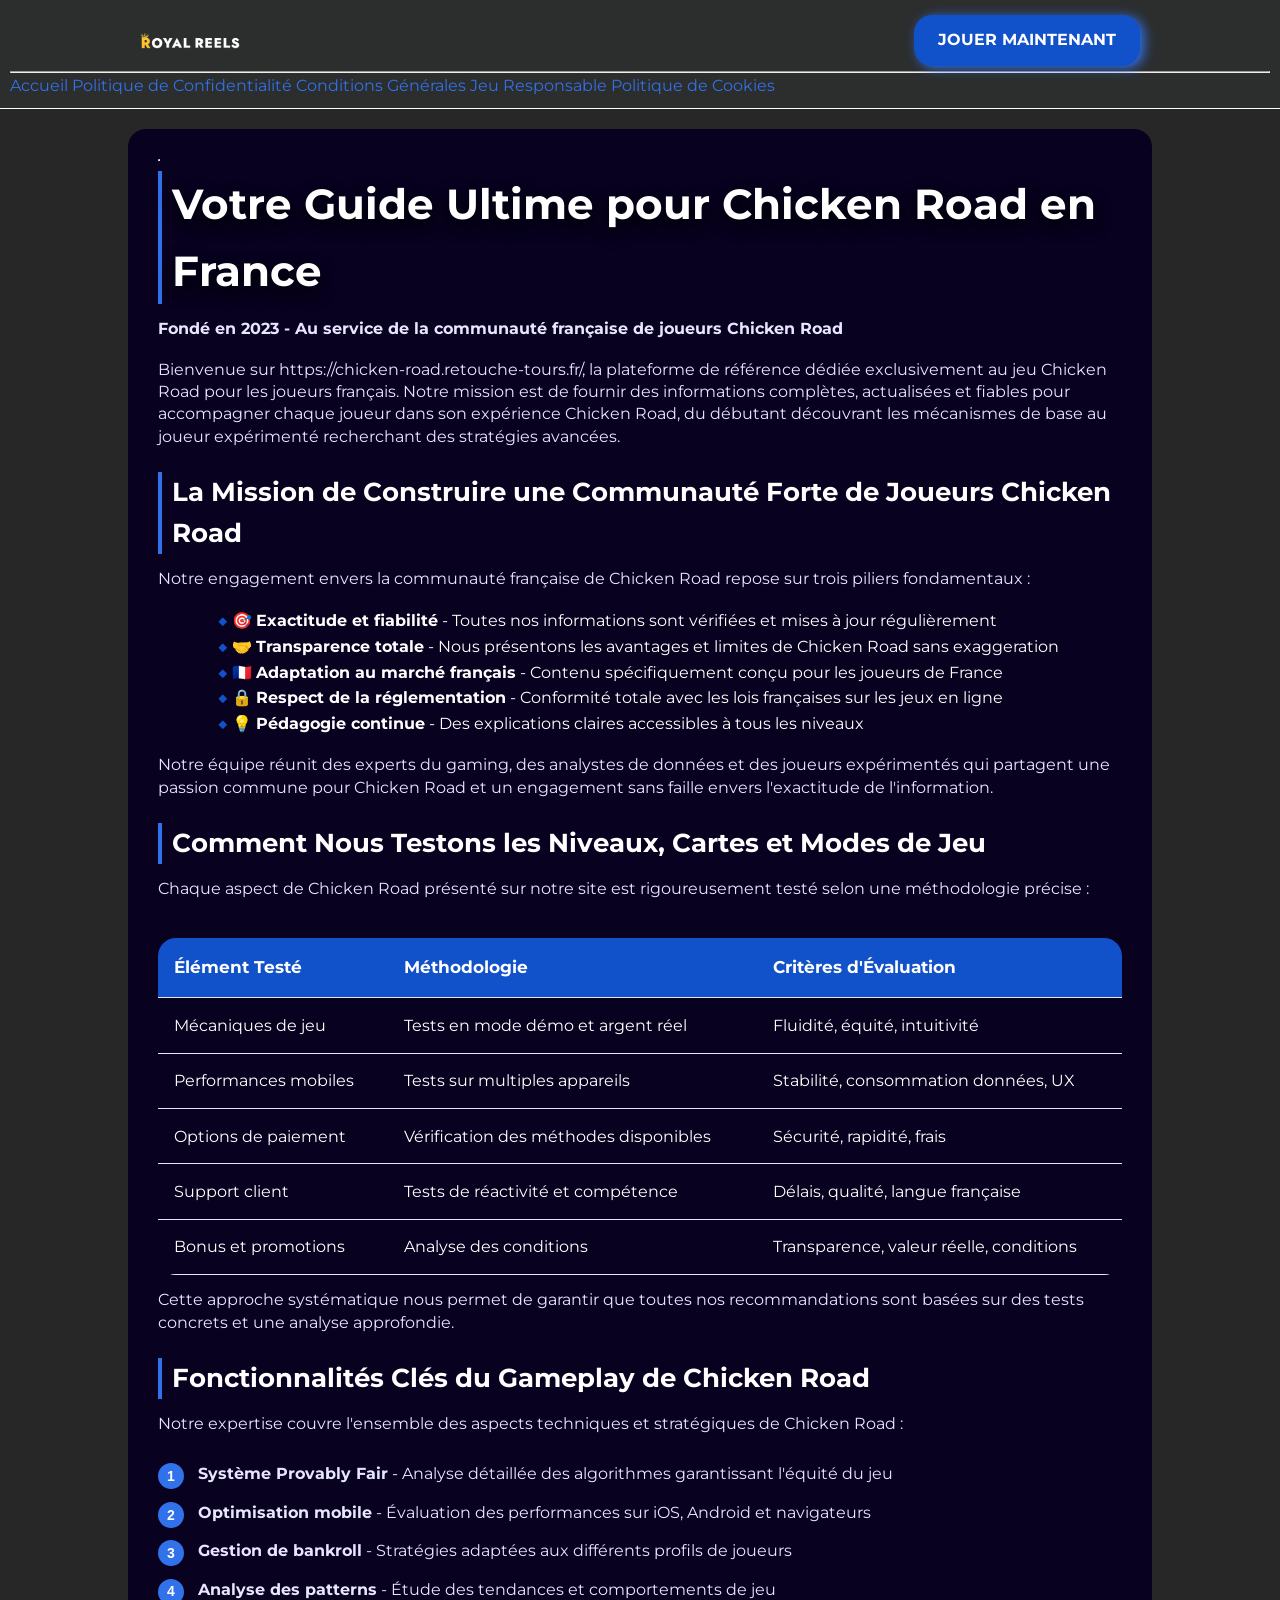
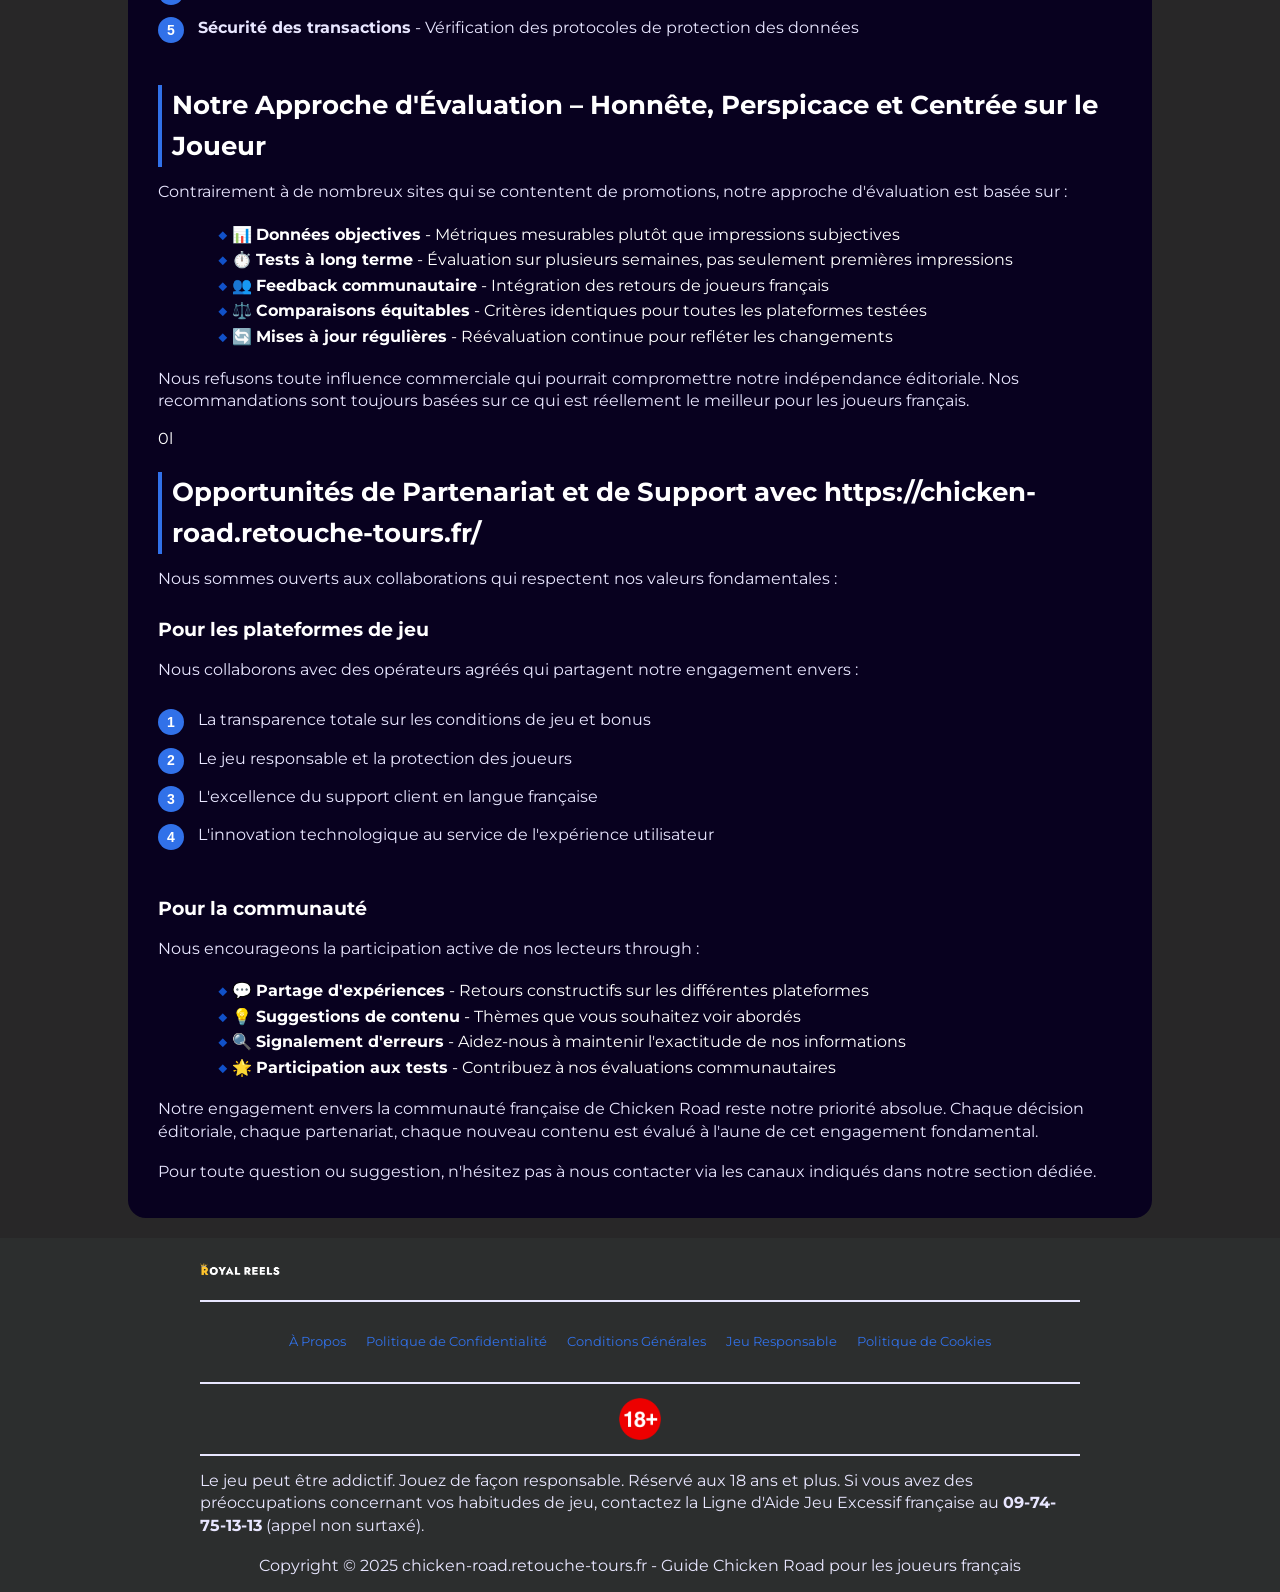
==== about-us/index.html @ 3f030b14 "add task" ====
<!DOCTYPE html>
<html lang="fr">
<head>
    <meta charset="UTF-8">
    <meta name="viewport" content="width=device-width, initial-scale=1.0">
    <link rel="stylesheet" href="/style.css">
    <link rel="shortcut icon" href="/favicon.ico" type="image/x-icon">
    <title>Le Portail Leader du Jeu Chicken Road en France</title>
    <meta name="description" content="Découvrez tout sur Chicken Road sur conseils, guides, stratégies et dernières mises à jour pour les joueurs de toute la France.">
    <meta name="googlebot" content="index,follow,noarchive">

    <link rel="canonical" href="https://chicken-road.retouche-tours.fr/about-us/">

    <meta property="og:type" content="website" />
    <meta property="og:title" content="À Propos - Chicken Road France" />
    <meta property="og:description" content="Découvrez la mission et les valeurs de https://chicken-road.retouche-tours.fr/ - votre ressource ultime pour Chicken Road en France." />
    <meta property="og:url" content="https://chicken-road.retouche-tours.fr/about-us/" />
    <meta property="og:site_name" content="Chicken Road France" />
    <meta property="og:locale" content="fr_FR" />

    <meta name="twitter:card" content="summary" />
    <meta name="twitter:title" content="À Propos - Chicken Road France" />
    <meta name="twitter:description" content="Découvrez la mission et les valeurs de https://chicken-road.retouche-tours.fr/ - votre ressource ultime pour Chicken Road en France." />

    <script type="application/ld+json">
        {
            "@context": "https://schema.org",
            "@type": "WebPage",
            "name": "À Propos - Chicken Road France",
            "description": "Présentation de https://chicken-road.retouche-tours.fr/ - le portail leader pour Chicken Road en France",
            "url": "https://chicken-road.retouche-tours.fr/about-us/",
            "datePublished": "2025-09-17",
            "dateModified": "2025-09-17",
            "publisher": {
                "@type": "Organization",
                "name": "Chicken Road France",
                "logo": {
                    "@type": "ImageObject",
                    "url": "https://chicken-road.retouche-tours.fr/img/logo.webp"
                }
            }
        }
    </script>
</head>
<body>
<header>
    <div class="logo-container">
        <a href="/">
            <img src="/img/logo.webp" alt="Chicken Road France Logo" width="100" height="80">
        </a>
            <a href="/play/" class="btn" rel="nofollow" content="noindex">JOUER MAINTENANT</a>

    </div>
<hr>
    <nav class="navigation-list">
        <a href="/">Accueil</a>
        <a href="/privacy-policy/">Politique de Confidentialité</a>
        <a href="/terms-and-conditions/">Conditions Générales</a>
        <a href="/responsible-gambling/">Jeu Responsable</a>
        <a href="/cookie-policy/">Politique de Cookies</a>
    </nav>
</header>

<main>
    <div class="container-long">
        <hr class="title-line">
        <h1>Votre Guide Ultime pour Chicken Road en France</h1>
        
        <p><strong>Fondé en 2023 - Au service de la communauté française de joueurs Chicken Road</strong></p>
        
        <p>Bienvenue sur https://chicken-road.retouche-tours.fr/, la plateforme de référence dédiée exclusivement au jeu Chicken Road pour les joueurs français. Notre mission est de fournir des informations complètes, actualisées et fiables pour accompagner chaque joueur dans son expérience Chicken Road, du débutant découvrant les mécanismes de base au joueur expérimenté recherchant des stratégies avancées.</p>
        
        <h2>La Mission de Construire une Communauté Forte de Joueurs Chicken Road</h2>
        <p>Notre engagement envers la communauté française de Chicken Road repose sur trois piliers fondamentaux :</p>
        <ul>
            <li>🎯 <strong>Exactitude et fiabilité</strong> - Toutes nos informations sont vérifiées et mises à jour régulièrement</li>
            <li>🤝 <strong>Transparence totale</strong> - Nous présentons les avantages et limites de Chicken Road sans exaggeration</li>
            <li>🇫🇷 <strong>Adaptation au marché français</strong> - Contenu spécifiquement conçu pour les joueurs de France</li>
            <li>🔒 <strong>Respect de la réglementation</strong> - Conformité totale avec les lois françaises sur les jeux en ligne</li>
            <li>💡 <strong>Pédagogie continue</strong> - Des explications claires accessibles à tous les niveaux</li>
        </ul>
        
        <p>Notre équipe réunit des experts du gaming, des analystes de données et des joueurs expérimentés qui partagent une passion commune pour Chicken Road et un engagement sans faille envers l'exactitude de l'information.</p>
        
        <h2>Comment Nous Testons les Niveaux, Cartes et Modes de Jeu</h2>
        <p>Chaque aspect de Chicken Road présenté sur notre site est rigoureusement testé selon une méthodologie précise :</p>
        
        <div class="table-wrapper">
            <table>
                <tr><th>Élément Testé</th><th>Méthodologie</th><th>Critères d'Évaluation</th></tr>
                <tr><td>Mécaniques de jeu</td><td>Tests en mode démo et argent réel</td><td>Fluidité, équité, intuitivité</td></tr>
                <tr><td>Performances mobiles</td><td>Tests sur multiples appareils</td><td>Stabilité, consommation données, UX</td></tr>
                <tr><td>Options de paiement</td><td>Vérification des méthodes disponibles</td><td>Sécurité, rapidité, frais</td></tr>
                <tr><td>Support client</td><td>Tests de réactivité et compétence</td><td>Délais, qualité, langue française</td></tr>
                <tr><td>Bonus et promotions</td><td>Analyse des conditions</td><td>Transparence, valeur réelle, conditions</td></tr>
            </table>
        </div>
        
        <p>Cette approche systématique nous permet de garantir que toutes nos recommandations sont basées sur des tests concrets et une analyse approfondie.</p>
        
        <h2>Fonctionnalités Clés du Gameplay de Chicken Road</h2>
        <p>Notre expertise couvre l'ensemble des aspects techniques et stratégiques de Chicken Road :</p>
        <ol class="pink-circle-list">
            <li><p><strong>Système Provably Fair</strong> - Analyse détaillée des algorithmes garantissant l'équité du jeu</p></li>
            <li><p><strong>Optimisation mobile</strong> - Évaluation des performances sur iOS, Android et navigateurs</p></li>
            <li><p><strong>Gestion de bankroll</strong> - Stratégies adaptées aux différents profils de joueurs</p></li>
            <li><p><strong>Analyse des patterns</strong> - Étude des tendances et comportements de jeu</p></li>
            <li><p><strong>Sécurité des transactions</strong> - Vérification des protocoles de protection des données</p></li>
        </ol>
        
        <h2>Notre Approche d'Évaluation – Honnête, Perspicace et Centrée sur le Joueur</h2>
        <p>Contrairement à de nombreux sites qui se contentent de promotions, notre approche d'évaluation est basée sur :</p>
        <ul>
            <li>📊 <strong>Données objectives</strong> - Métriques mesurables plutôt que impressions subjectives</li>
            <li>⏱️ <strong>Tests à long terme</strong> - Évaluation sur plusieurs semaines, pas seulement premières impressions</li>
            <li>👥 <strong>Feedback communautaire</strong> - Intégration des retours de joueurs français</li>
            <li>⚖️ <strong>Comparaisons équitables</strong> - Critères identiques pour toutes les plateformes testées</li>
            <li>🔄 <strong>Mises à jour régulières</strong> - Réévaluation continue pour refléter les changements</li>
        </ul>
        
        <p>Nous refusons toute influence commerciale qui pourrait compromettre notre indépendance éditoriale. Nos recommandations sont toujours basées sur ce qui est réellement le meilleur pour les joueurs français.</p>
        0l        <h2>Opportunités de Partenariat et de Support avec https://chicken-road.retouche-tours.fr/</h2>
        <p>Nous sommes ouverts aux collaborations qui respectent nos valeurs fondamentales :</p>
        
        <h3>Pour les plateformes de jeu</h3>
        <p>Nous collaborons avec des opérateurs agréés qui partagent notre engagement envers :</p>
        <ol class="pink-circle-list">
            <li><p>La transparence totale sur les conditions de jeu et bonus</p></li>
            <li><p>Le jeu responsable et la protection des joueurs</p></li>
            <li><p>L'excellence du support client en langue française</p></li>
            <li><p>L'innovation technologique au service de l'expérience utilisateur</p></li>
        </ol>
        
        <h3>Pour la communauté</h3>
        <p>Nous encourageons la participation active de nos lecteurs through :</p>
        <ul>
            <li>💬 <strong>Partage d'expériences</strong> - Retours constructifs sur les différentes plateformes</li>
            <li>💡 <strong>Suggestions de contenu</strong> - Thèmes que vous souhaitez voir abordés</li>
            <li>🔍 <strong>Signalement d'erreurs</strong> - Aidez-nous à maintenir l'exactitude de nos informations</li>
            <li>🌟 <strong>Participation aux tests</strong> - Contribuez à nos évaluations communautaires</li>
        </ul>
        
        <p>Notre engagement envers la communauté française de Chicken Road reste notre priorité absolue. Chaque décision éditoriale, chaque partenariat, chaque nouveau contenu est évalué à l'aune de cet engagement fondamental.</p>
        
        <p>Pour toute question ou suggestion, n'hésitez pas à nous contacter via les canaux indiqués dans notre section dédiée.</p>
    </div>
</main>

<footer>
    <a href="/">
        <img src="/img/logo.webp" alt="Chicken Road France" width="80" height="80">  
    </a>
    <hr class="faq-hr">
        <div class="flex-container">
        <a href="/about-us/">À Propos</a>
        <a href="/privacy-policy/">Politique de Confidentialité</a>
        <a href="/terms-and-conditions/">Conditions Générales</a>
        <a href="/responsible-gambling/">Jeu Responsable</a>
        <a href="/cookie-policy/">Politique de Cookies</a>
    </div>
    <hr class="faq-hr">
    <img src="/img/18-icon.webp" alt="18+ Icon" width="50" height="50">
    <hr class="faq-hr">
    <p>
        Le jeu peut être addictif. Jouez de façon responsable. Réservé aux 18 ans et plus. Si vous avez des préoccupations concernant vos habitudes de jeu, contactez la Ligne d'Aide Jeu Excessif française au <strong>09-74-75-13-13</strong> (appel non surtaxé).
    </p>
    <p>
        Copyright © 2025 chicken-road.retouche-tours.fr - Guide Chicken Road pour les joueurs français
    </p>
</footer>
</body>
</html>
---- style.css ----
@font-face {
    font-family: Montserrat;
    src: url("./font/Montserrat-Regular.ttf") format("truetype");
    font-weight: 400;
    font-style: normal;
}
@font-face {
    font-family: Montserrat;
    src: url("./font/Montserrat-Medium.ttf") format("truetype");
        font-weight: 500;
    font-style: normal;
}
@font-face {
    font-family: Montserrat;
    src: url("./font/Montserrat-Bold.ttf") format("truetype");
    font-weight: 700;
    font-style: normal;
}

:root {
    --background-color: rgb(40, 39, 40);
    --header: #2c2e2e;
    --txt: #fff;
    --btn: #1151c9;
    --border: 18px;
    --container: #08011f;
    --link: #3171e9;
    --p-txt: #e8e6ff;
    --vitrina: #0a0530;

}


* {
    margin: 0;
    padding: 0;
    box-sizing: border-box;
}

html {
      scroll-padding-top: 120px; 
  scroll-behavior: smooth;
}


body {
      font-family: "Montserrat", sans-serif;
    line-height: 1.6;
    color: var(--txt);
    background-color: var(--background-color);
    font-size: 1rem;
}

main{
    max-width: 80%;
    margin: 10px auto;
}

  img, video {
    max-width: 100%;
    height: auto;
    display: block;
  }

a {
    text-decoration: none;
    color: var(--link);
    transition: color 0.3s ease;
}

a:hover{
  color: var(--btn);
}

.accent-link{
    color: var(--btn);
}

h1{
  font-size: 2.6rem;
  color: var(--txt);
  text-shadow: 0 6px 16px rgb(0, 0, 0);
  border-left: 4px solid var(--link);
  padding-left: 10px;
}

h2{
  font-size: 1.6rem;
  margin-top: 10px;
  color: var(--txt);
  border-left: 4px solid var(--link);
  padding-left: 10px;
}

h3{
   font-size: 1.2rem;
  margin-top: 10px;
  color: var(--txt); 
}

ul{
  list-style: none;
  margin: 10px;
  color: var(--txt);
  margin: 4px 60px;
}

ul li::before{
  content: '◆ ';
  color: var(--btn);
}
/* custom list */
.pink-circle-list {
  counter-reset: step;
  list-style: none;
  padding-left: 0;
  margin: 10px 0;
}

.pink-circle-list li {
  counter-increment: step;
  margin-bottom: 1em;
  position: relative;
  padding-left: 40px;
}

.pink-circle-list li::before {
  content: counter(step);
  position: absolute;
  left: 0;
  top: 0;
  width: 26px;
  height: 26px;
  background-color: var(--link); 
  color: var(--white);
  font-weight: bold;
  border-radius: 50%;
  display: flex;
  align-items: center;
  justify-content: center;
  font-family: sans-serif;
  font-size: 14px;
}

/*  */
p{
  color: var(--p-txt);
  font-size: 1rem;
  line-height: 1.4rem;
  margin: 4px 0;
}

blockquote{
    padding: 10px;
    font-style: italic;
    color: var(--p-txt);
    margin: 20px auto;
    background-color: var(--background-color);
    border-left: 4px solid var(--btn);
    border-right: 4px solid var(--btn);

}

.btn, .btn-white {
  display: inline-block;
  background-color: var(--btn);
  color: var(--txt);
  padding: 0.8rem 1.5rem;
  border-radius: var(--border);
  font-weight: bold;
  transition: all 0.3s ease;
  border: none;
  cursor: pointer;
  
  /* Базовое лёгкое свечение */
  box-shadow: 4px 2px 12px var(--link);
}

/* Эффект при наведении */
.btn:hover {
  box-shadow: 
    0 0 10px var(--link),
    0 0 20px var(--txt),
    0 0 40px var(--txt),
    0 0 80px var(--link);
      text-shadow: 
    0 0 10px var(--txt),
    0 0 20px var(--txt),
    0 0 40px var(--txt);
  transform: scale(1.05);
  color: var(--txt);
}

.btn-white{
 background-color: var(--txt);
  color: var(--btn);
}

.btn-white:hover {
  box-shadow: 
    0 0 10px var(--txt),
    0 0 20px var(--link),
    0 0 40px var(--link),
    0 0 80px var(--txt);
      text-shadow: 
    0 0 10px var(--link),
    0 0 20px var(--link),
    0 0 40px var(--link);
  transform: scale(1.05);
  color: var(--link);
}


header{
      width: 100%;
  background-color: var(--header);
      position: sticky;
    top: 0;
    z-index: 100;
    border-bottom: 1px solid var(--txt);
    padding: 10px;

}

.logo-container{
    display: flex;
    align-items: center;
    justify-content: space-between;
    width: 80%;
    margin: 0 auto;
    padding: 4px;
}

.logo-nav-container{
    display: flex;
    gap: 30px;
}


.container{
    margin: 20px auto;
    display: flex;
    align-items: center;
    justify-content: center;
    gap: 20px;
    padding: 30px;
    background: var(--container);
    border-radius: var(--border);
}

.container-long{
    margin: 20px auto;
    display: flex;
    flex-direction: column;
    align-items: start;
    justify-content: center;
    gap: 10px;
    padding: 30px;
    background: var(--container);
    border-radius: var(--border);
}

.flex-container{
    margin: 20px auto;
    display: flex;
    align-items: center;
    justify-content: start;
    gap: 20px; 
}

.flex-wrapper{
    margin: 10px auto;
    display: flex;
    align-items: self-start;
    justify-content: center;
    gap: 26px; 
}

.container img, .container-left img, .container-long img{
    border-radius: var(--border);
    width: 480px;
    height: auto;
}

.btn-container{
    display: flex;
    align-items: center;
    justify-content: space-between;
    margin: 20px auto;
}

.casino-vitrina{
    display: flex;
    flex-direction: column;
    background-color: var(--vitrina);
    border-radius: var(--border);
    padding: 20px 20px;
}


.casino-card {
    display: flex;
    align-items: center;
    justify-content: space-between;
    background-color: var(--container);
    border-radius: 10px;
    overflow: hidden;
    margin: 20px auto;
    color: #fff;
    width: 100%;
  }
  
  .casino-rank {
    background: var(--link);
    padding: 60px 10px;
    font-size: 18px;
    font-weight: bold;
    color: white;
    display: flex;
    align-items: center;
    justify-content: center;
  }
  
  .casino-left {
    display: flex;
    flex-direction: column;
    align-items: self-start;
    justify-content: center;
    padding: 10px;
    gap: 10px;
  }
  
  .casino-logo {
    width: 200px;
    height: auto;
    border-radius: var(--border);
  }
  
  .casino-rating {
    background-color: var(--link);
    color: var(--txt);
    padding: 4px 10px;
    border-radius: 20px;
    font-weight: bold;
    display: inline-block;
    gap: 4px;
    margin-top: 12px;
    cursor: pointer;
  }
  
  .casino-center {
    padding: 0 20px;
    display: flex;
    gap: 10px;
  }

  .casino-title {
    margin: 0;
    font-size: 18px;
    font-weight: bold;
  }
  
  .casino-actions {
    display: flex;
    flex-direction: column;
    align-items: start;
    justify-content: start;
    gap: 10px;
    padding: 10px;
    width: 16%;
  }
  
  .btn-red-bonus{
    padding: 8px 12px;
    background-color: var(--btn);
    border-radius: 12px;
    border: 3px solid var(--link);
    transition: all 0.3s ease;
    text-align: center;
    width: 100%;
    color: var(--white);
  }


.btn-red-bonus:hover{
    background-color: inherit;
    border: 3px solid var(--btn);
    color: var(--txt);
}


.table-wrapper {
  overflow-x: auto;
  margin-top: 1.5rem;
  border-radius: var(--border);
  width: 100%;
}

.table-wrapper table {
  width: 100%;
  border-collapse: collapse;
  color: var(--txt);
  font-size: 1rem;
  min-width: 320px;
}

.table-wrapper th {
  background-color: var(--btn);
  color: var(--txt);
  padding: 1rem;
  text-align: left;
  font-weight: 600;
  font-size: 1.05rem;
  border-bottom: 1px solid var(--p-txt);
}

.table-wrapper td {
  padding: 0.9rem 1rem;
  border-bottom: 1px solid var(--p-txt); 
  color: var(--light-color);
}

.table-wrapper a {
  color: var(--link);
  text-decoration: none;
  font-weight: 600;
}

.table-wrapper a:hover {
  color: var(--accent);
  text-decoration: underline;
}

/* game block */
.breake{
    display: flex;
    flex-wrap: wrap;
    align-items: center;
    justify-content: centerx;
    width: 100%;
    margin: 20px auto;
    gap: 10px;
}

.breake-block{
    display: flex;
    align-items: center;
    justify-content: space-between;
    gap: 10px;
    padding: 10px 16px;
    border-radius: var(--border);
    background-color: var(--vitrina);
}

.breake-block p{
    background-color: var(--txt);
    border-radius: 120px;
    padding: 10px 12px;
    color: var(--vitrina);
    font-weight: 500;
}

.faq-hr{
    border: 1px solid  var(--p-txt);
    width: 100%;
}

footer{
    display: flex;
    flex-direction: column;
    align-items: center;
    background-color: var(--header);
    padding: 10px 200px;
    font-size: 0.8rem;
    gap: 10px;
}

footer a{
    align-self: self-start;
}

.footer-hr{
    border: 1px solid  var(--p-txt);
    width: 100%;
}

.banner-bottom{
  position: fixed;
  bottom: 0;
  left: 0;
  right: 0;
  background: #000000d3;
  border-top: 1px solid var(--link);
  padding: 15px 20px;
  box-shadow: 0 -2px 10px rgba(0,0,0,0.1);
  display: flex;
  align-items: center;
  justify-content: center;
  gap: 40px;
  z-index: 1000;
}

@media (max-width: 1024px) {

    main{
    max-width: 90%;
    }

    .logo-container{
    width: 96%;
}

.container img, .container-left img, .container-long img{
    width: 300px;
    height: auto;
}

.btn-container{
    flex-direction: column;
    justify-content: center;
    align-items: flex-start;
}

footer{
    padding: 10px 100px;
}
}


@media (max-width: 768px) {

    h1{
        font-size: 2rem;
    }
    main{
    max-width: 96%;
    }

    ul{
        margin: 4px 10px;
    }

    /* header */
.navigation-list{
    display: none;
}
    .logo-container{
    width: 96%;
}

.container, .container-left, .container-long, .flex-wrapper{
    flex-direction: column;
    padding: 16px;
    gap: 10px;
}

.container img, .container-left img, .container-long img{
    width: 100%;
    height: auto;
}

.btn-container{
    flex-direction: column;
    justify-content: center;
    align-items: flex-start;
    gap: 20px;
}

/* vitrina */

 .casino-card{
    flex-direction: column;
  }

  .casino-rank{
    height: 0;
    width: 100%;
    padding: 14px 0;
  }

  .casino-logo{
    width: 300px;
    height: auto;
  }

  .casino-actions{
    width: 50%;
    margin-bottom: 10px;
  }

.banner-bottom{
    gap: 10px;
    width: 100vw;
}
/*  */
footer{
    padding: 10px 20px;
}
}
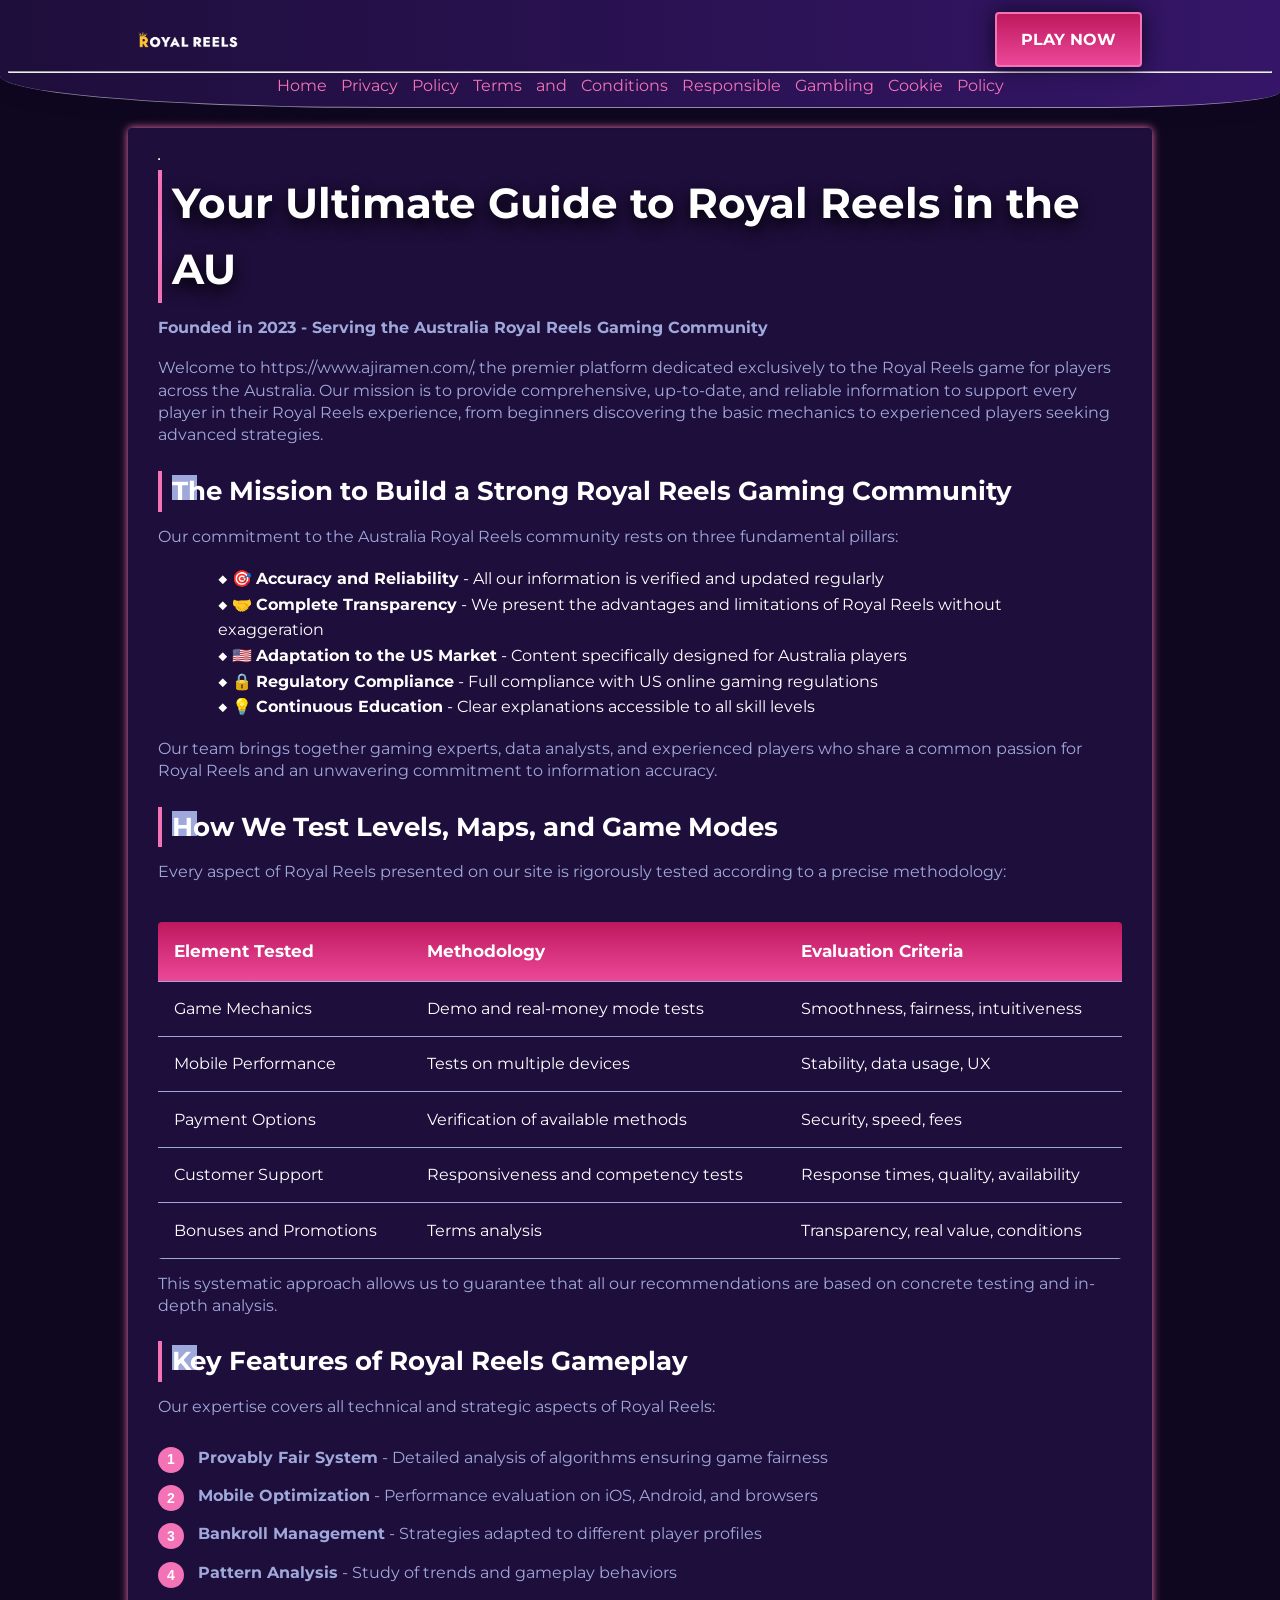
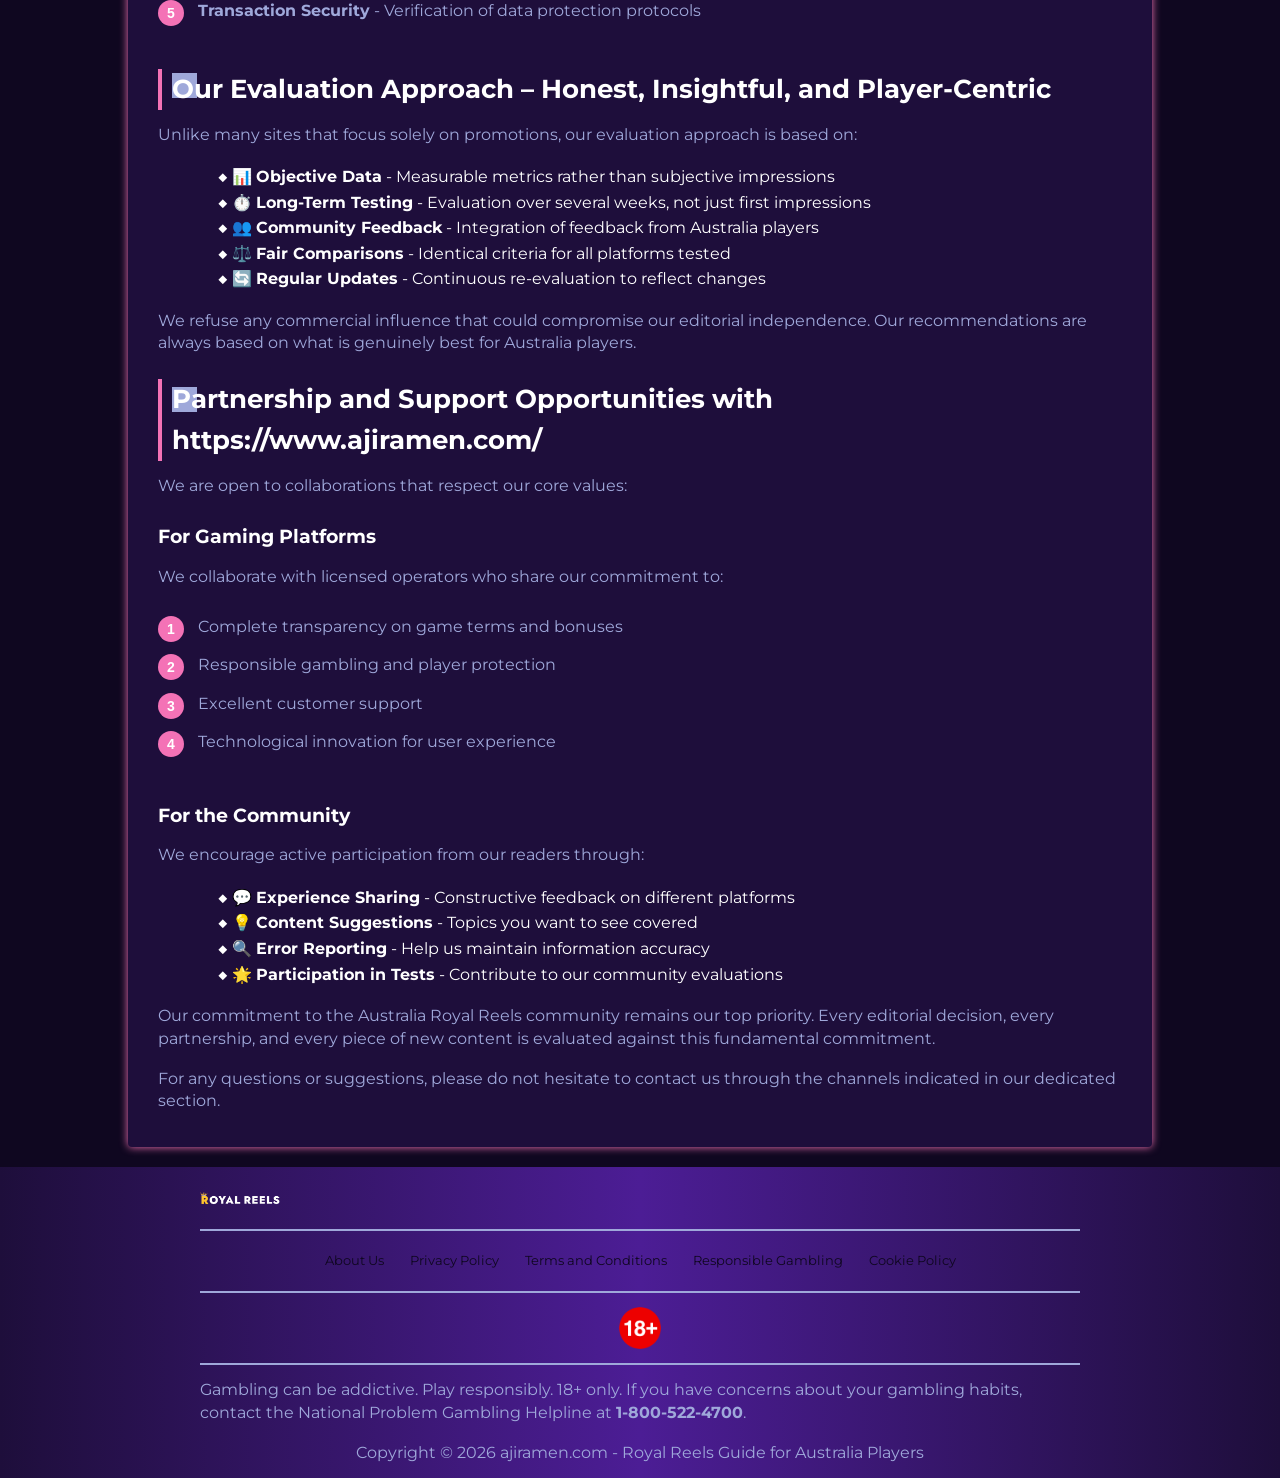
==== commit 7d484d28: "add new content" ====
--- a/about-us/index.html
+++ b/about-us/index.html
@@ -1,172 +1,236 @@
 <!DOCTYPE html>
-<html lang="fr">
+<html lang="en">
+
 <head>
     <meta charset="UTF-8">
     <meta name="viewport" content="width=device-width, initial-scale=1.0">
     <link rel="stylesheet" href="/style.css">
     <link rel="shortcut icon" href="/favicon.ico" type="image/x-icon">
-    <title>Le Portail Leader du Jeu Chicken Road en France</title>
-    <meta name="description" content="Découvrez tout sur Chicken Road sur conseils, guides, stratégies et dernières mises à jour pour les joueurs de toute la France.">
+    <title>The Leading Royal Reels Portal in the AU</title>
+    <meta name="description"
+        content="Discover everything about Royal Reels: tips, guides, strategies, and the latest updates for players across the Australia.">
     <meta name="googlebot" content="index,follow,noarchive">
 
-    <link rel="canonical" href="https://chicken-road.retouche-tours.fr/about-us/">
+    <link rel="canonical" href="https://www.ajiramen.com/about-us/">
 
     <meta property="og:type" content="website" />
-    <meta property="og:title" content="À Propos - Chicken Road France" />
-    <meta property="og:description" content="Découvrez la mission et les valeurs de https://chicken-road.retouche-tours.fr/ - votre ressource ultime pour Chicken Road en France." />
-    <meta property="og:url" content="https://chicken-road.retouche-tours.fr/about-us/" />
-    <meta property="og:site_name" content="Chicken Road France" />
-    <meta property="og:locale" content="fr_FR" />
+    <meta property="og:title" content="About Us - Royal Reels AU" />
+    <meta property="og:description"
+        content="Discover the mission and values of https://www.ajiramen.com/ - your ultimate resource for Royal Reels in the AU." />
+    <meta property="og:url" content="https://www.ajiramen.com/about-us/" />
+    <meta property="og:site_name" content="Royal Reels AU" />
+    <meta property="og:locale" content="en_AU" />
 
     <meta name="twitter:card" content="summary" />
-    <meta name="twitter:title" content="À Propos - Chicken Road France" />
-    <meta name="twitter:description" content="Découvrez la mission et les valeurs de https://chicken-road.retouche-tours.fr/ - votre ressource ultime pour Chicken Road en France." />
+    <meta name="twitter:title" content="About Us - Royal Reels AU" />
+    <meta name="twitter:description"
+        content="Discover the mission and values of https://www.ajiramen.com/ - your ultimate resource for Royal Reels in the AU." />
 
     <script type="application/ld+json">
         {
             "@context": "https://schema.org",
             "@type": "WebPage",
-            "name": "À Propos - Chicken Road France",
-            "description": "Présentation de https://chicken-road.retouche-tours.fr/ - le portail leader pour Chicken Road en France",
-            "url": "https://chicken-road.retouche-tours.fr/about-us/",
-            "datePublished": "2025-09-17",
-            "dateModified": "2025-09-17",
+            "name": "About Us - Royal Reels AU",
+            "description": "Introduction to https://www.ajiramen.com/ - the leading portal for Royal Reels in the AU",
+            "url": "https://www.ajiramen.com/about-us/",
+            "datePublished": "2026-01-15",
+            "dateModified": "2026-01-15",
             "publisher": {
                 "@type": "Organization",
-                "name": "Chicken Road France",
+                "name": "Royal Reels AU",
                 "logo": {
                     "@type": "ImageObject",
-                    "url": "https://chicken-road.retouche-tours.fr/img/logo.webp"
+                    "url": "https://www.ajiramen.com/img/logo.webp"
                 }
             }
         }
     </script>
 </head>
+
 <body>
-<header>
-    <div class="logo-container">
+    <header>
+        <div class="logo-container">
+            <a href="/">
+                <img src="/img/logo.webp" alt="Royal Reels AU Logo" width="100" height="80">
+            </a>
+            <a href="/play/" class="btn" rel="nofollow" content="noindex">PLAY NOW</a>
+
+        </div>
+        <hr>
+        <nav class="navigation-list">
+            <a href="/">Home</a>
+            <a href="/privacy-policy/">Privacy Policy</a>
+            <a href="/terms-and-conditions/">Terms and Conditions</a>
+            <a href="/responsible-gambling/">Responsible Gambling</a>
+            <a href="/cookie-policy/">Cookie Policy</a>
+        </nav>
+    </header>
+
+    <main>
+        <div class="container-long">
+            <hr class="title-line">
+            <h1>Your Ultimate Guide to Royal Reels in the AU</h1>
+
+            <p><strong>Founded in 2023 - Serving the Australia Royal Reels Gaming Community</strong></p>
+
+            <p>Welcome to https://www.ajiramen.com/, the premier platform dedicated exclusively to the Royal Reels game
+                for players across the Australia. Our mission is to provide comprehensive, up-to-date, and reliable
+                information to support every player in their Royal Reels experience, from beginners discovering the
+                basic mechanics to experienced players seeking advanced strategies.</p>
+
+            <h2>The Mission to Build a Strong Royal Reels Gaming Community</h2>
+            <p>Our commitment to the Australia Royal Reels community rests on three fundamental pillars:</p>
+            <ul>
+                <li>🎯 <strong>Accuracy and Reliability</strong> - All our information is verified and updated regularly
+                </li>
+                <li>🤝 <strong>Complete Transparency</strong> - We present the advantages and limitations of Royal Reels
+                    without exaggeration</li>
+                <li>🇺🇸 <strong>Adaptation to the US Market</strong> - Content specifically designed for Australia
+                    players</li>
+                <li>🔒 <strong>Regulatory Compliance</strong> - Full compliance with US online gaming regulations</li>
+                <li>💡 <strong>Continuous Education</strong> - Clear explanations accessible to all skill levels</li>
+            </ul>
+
+            <p>Our team brings together gaming experts, data analysts, and experienced players who share a common
+                passion for Royal Reels and an unwavering commitment to information accuracy.</p>
+
+            <h2>How We Test Levels, Maps, and Game Modes</h2>
+            <p>Every aspect of Royal Reels presented on our site is rigorously tested according to a precise
+                methodology:</p>
+
+            <div class="table-wrapper">
+                <table>
+                    <tr>
+                        <th>Element Tested</th>
+                        <th>Methodology</th>
+                        <th>Evaluation Criteria</th>
+                    </tr>
+                    <tr>
+                        <td>Game Mechanics</td>
+                        <td>Demo and real-money mode tests</td>
+                        <td>Smoothness, fairness, intuitiveness</td>
+                    </tr>
+                    <tr>
+                        <td>Mobile Performance</td>
+                        <td>Tests on multiple devices</td>
+                        <td>Stability, data usage, UX</td>
+                    </tr>
+                    <tr>
+                        <td>Payment Options</td>
+                        <td>Verification of available methods</td>
+                        <td>Security, speed, fees</td>
+                    </tr>
+                    <tr>
+                        <td>Customer Support</td>
+                        <td>Responsiveness and competency tests</td>
+                        <td>Response times, quality, availability</td>
+                    </tr>
+                    <tr>
+                        <td>Bonuses and Promotions</td>
+                        <td>Terms analysis</td>
+                        <td>Transparency, real value, conditions</td>
+                    </tr>
+                </table>
+            </div>
+
+            <p>This systematic approach allows us to guarantee that all our recommendations are based on concrete
+                testing and in-depth analysis.</p>
+
+            <h2>Key Features of Royal Reels Gameplay</h2>
+            <p>Our expertise covers all technical and strategic aspects of Royal Reels:</p>
+            <ol class="pink-circle-list">
+                <li>
+                    <p><strong>Provably Fair System</strong> - Detailed analysis of algorithms ensuring game fairness
+                    </p>
+                </li>
+                <li>
+                    <p><strong>Mobile Optimization</strong> - Performance evaluation on iOS, Android, and browsers</p>
+                </li>
+                <li>
+                    <p><strong>Bankroll Management</strong> - Strategies adapted to different player profiles</p>
+                </li>
+                <li>
+                    <p><strong>Pattern Analysis</strong> - Study of trends and gameplay behaviors</p>
+                </li>
+                <li>
+                    <p><strong>Transaction Security</strong> - Verification of data protection protocols</p>
+                </li>
+            </ol>
+
+            <h2>Our Evaluation Approach – Honest, Insightful, and Player-Centric</h2>
+            <p>Unlike many sites that focus solely on promotions, our evaluation approach is based on:</p>
+            <ul>
+                <li>📊 <strong>Objective Data</strong> - Measurable metrics rather than subjective impressions</li>
+                <li>⏱️ <strong>Long-Term Testing</strong> - Evaluation over several weeks, not just first impressions
+                </li>
+                <li>👥 <strong>Community Feedback</strong> - Integration of feedback from Australia players</li>
+                <li>⚖️ <strong>Fair Comparisons</strong> - Identical criteria for all platforms tested</li>
+                <li>🔄 <strong>Regular Updates</strong> - Continuous re-evaluation to reflect changes</li>
+            </ul>
+
+            <p>We refuse any commercial influence that could compromise our editorial independence. Our recommendations
+                are always based on what is genuinely best for Australia players.</p>
+
+            <h2>Partnership and Support Opportunities with https://www.ajiramen.com/</h2>
+            <p>We are open to collaborations that respect our core values:</p>
+
+            <h3>For Gaming Platforms</h3>
+            <p>We collaborate with licensed operators who share our commitment to:</p>
+            <ol class="pink-circle-list">
+                <li>
+                    <p>Complete transparency on game terms and bonuses</p>
+                </li>
+                <li>
+                    <p>Responsible gambling and player protection</p>
+                </li>
+                <li>
+                    <p>Excellent customer support</p>
+                </li>
+                <li>
+                    <p>Technological innovation for user experience</p>
+                </li>
+            </ol>
+
+            <h3>For the Community</h3>
+            <p>We encourage active participation from our readers through:</p>
+            <ul>
+                <li>💬 <strong>Experience Sharing</strong> - Constructive feedback on different platforms</li>
+                <li>💡 <strong>Content Suggestions</strong> - Topics you want to see covered</li>
+                <li>🔍 <strong>Error Reporting</strong> - Help us maintain information accuracy</li>
+                <li>🌟 <strong>Participation in Tests</strong> - Contribute to our community evaluations</li>
+            </ul>
+
+            <p>Our commitment to the Australia Royal Reels community remains our top priority. Every editorial decision,
+                every partnership, and every piece of new content is evaluated against this fundamental commitment.</p>
+
+            <p>For any questions or suggestions, please do not hesitate to contact us through the channels indicated in
+                our dedicated section.</p>
+        </div>
+    </main>
+
+    <footer>
         <a href="/">
-            <img src="/img/logo.webp" alt="Chicken Road France Logo" width="100" height="80">
+            <img src="/img/logo.webp" alt="Royal Reels AU" width="80" height="80">
         </a>
-            <a href="/play/" class="btn" rel="nofollow" content="noindex">JOUER MAINTENANT</a>
-
-    </div>
-<hr>
-    <nav class="navigation-list">
-        <a href="/">Accueil</a>
-        <a href="/privacy-policy/">Politique de Confidentialité</a>
-        <a href="/terms-and-conditions/">Conditions Générales</a>
-        <a href="/responsible-gambling/">Jeu Responsable</a>
-        <a href="/cookie-policy/">Politique de Cookies</a>
-    </nav>
-</header>
-
-<main>
-    <div class="container-long">
-        <hr class="title-line">
-        <h1>Votre Guide Ultime pour Chicken Road en France</h1>
-        
-        <p><strong>Fondé en 2023 - Au service de la communauté française de joueurs Chicken Road</strong></p>
-        
-        <p>Bienvenue sur https://chicken-road.retouche-tours.fr/, la plateforme de référence dédiée exclusivement au jeu Chicken Road pour les joueurs français. Notre mission est de fournir des informations complètes, actualisées et fiables pour accompagner chaque joueur dans son expérience Chicken Road, du débutant découvrant les mécanismes de base au joueur expérimenté recherchant des stratégies avancées.</p>
-        
-        <h2>La Mission de Construire une Communauté Forte de Joueurs Chicken Road</h2>
-        <p>Notre engagement envers la communauté française de Chicken Road repose sur trois piliers fondamentaux :</p>
-        <ul>
-            <li>🎯 <strong>Exactitude et fiabilité</strong> - Toutes nos informations sont vérifiées et mises à jour régulièrement</li>
-            <li>🤝 <strong>Transparence totale</strong> - Nous présentons les avantages et limites de Chicken Road sans exaggeration</li>
-            <li>🇫🇷 <strong>Adaptation au marché français</strong> - Contenu spécifiquement conçu pour les joueurs de France</li>
-            <li>🔒 <strong>Respect de la réglementation</strong> - Conformité totale avec les lois françaises sur les jeux en ligne</li>
-            <li>💡 <strong>Pédagogie continue</strong> - Des explications claires accessibles à tous les niveaux</li>
-        </ul>
-        
-        <p>Notre équipe réunit des experts du gaming, des analystes de données et des joueurs expérimentés qui partagent une passion commune pour Chicken Road et un engagement sans faille envers l'exactitude de l'information.</p>
-        
-        <h2>Comment Nous Testons les Niveaux, Cartes et Modes de Jeu</h2>
-        <p>Chaque aspect de Chicken Road présenté sur notre site est rigoureusement testé selon une méthodologie précise :</p>
-        
-        <div class="table-wrapper">
-            <table>
-                <tr><th>Élément Testé</th><th>Méthodologie</th><th>Critères d'Évaluation</th></tr>
-                <tr><td>Mécaniques de jeu</td><td>Tests en mode démo et argent réel</td><td>Fluidité, équité, intuitivité</td></tr>
-                <tr><td>Performances mobiles</td><td>Tests sur multiples appareils</td><td>Stabilité, consommation données, UX</td></tr>
-                <tr><td>Options de paiement</td><td>Vérification des méthodes disponibles</td><td>Sécurité, rapidité, frais</td></tr>
-                <tr><td>Support client</td><td>Tests de réactivité et compétence</td><td>Délais, qualité, langue française</td></tr>
-                <tr><td>Bonus et promotions</td><td>Analyse des conditions</td><td>Transparence, valeur réelle, conditions</td></tr>
-            </table>
+        <hr class="faq-hr">
+        <div class="flex-wrapper">
+            <a href="/about-us/">About Us</a>
+            <a href="/privacy-policy/">Privacy Policy</a>
+            <a href="/terms-and-conditions/">Terms and Conditions</a>
+            <a href="/responsible-gambling/">Responsible Gambling</a>
+            <a href="/cookie-policy/">Cookie Policy</a>
         </div>
-        
-        <p>Cette approche systématique nous permet de garantir que toutes nos recommandations sont basées sur des tests concrets et une analyse approfondie.</p>
-        
-        <h2>Fonctionnalités Clés du Gameplay de Chicken Road</h2>
-        <p>Notre expertise couvre l'ensemble des aspects techniques et stratégiques de Chicken Road :</p>
-        <ol class="pink-circle-list">
-            <li><p><strong>Système Provably Fair</strong> - Analyse détaillée des algorithmes garantissant l'équité du jeu</p></li>
-            <li><p><strong>Optimisation mobile</strong> - Évaluation des performances sur iOS, Android et navigateurs</p></li>
-            <li><p><strong>Gestion de bankroll</strong> - Stratégies adaptées aux différents profils de joueurs</p></li>
-            <li><p><strong>Analyse des patterns</strong> - Étude des tendances et comportements de jeu</p></li>
-            <li><p><strong>Sécurité des transactions</strong> - Vérification des protocoles de protection des données</p></li>
-        </ol>
-        
-        <h2>Notre Approche d'Évaluation – Honnête, Perspicace et Centrée sur le Joueur</h2>
-        <p>Contrairement à de nombreux sites qui se contentent de promotions, notre approche d'évaluation est basée sur :</p>
-        <ul>
-            <li>📊 <strong>Données objectives</strong> - Métriques mesurables plutôt que impressions subjectives</li>
-            <li>⏱️ <strong>Tests à long terme</strong> - Évaluation sur plusieurs semaines, pas seulement premières impressions</li>
-            <li>👥 <strong>Feedback communautaire</strong> - Intégration des retours de joueurs français</li>
-            <li>⚖️ <strong>Comparaisons équitables</strong> - Critères identiques pour toutes les plateformes testées</li>
-            <li>🔄 <strong>Mises à jour régulières</strong> - Réévaluation continue pour refléter les changements</li>
-        </ul>
-        
-        <p>Nous refusons toute influence commerciale qui pourrait compromettre notre indépendance éditoriale. Nos recommandations sont toujours basées sur ce qui est réellement le meilleur pour les joueurs français.</p>
-        0l        <h2>Opportunités de Partenariat et de Support avec https://chicken-road.retouche-tours.fr/</h2>
-        <p>Nous sommes ouverts aux collaborations qui respectent nos valeurs fondamentales :</p>
-        
-        <h3>Pour les plateformes de jeu</h3>
-        <p>Nous collaborons avec des opérateurs agréés qui partagent notre engagement envers :</p>
-        <ol class="pink-circle-list">
-            <li><p>La transparence totale sur les conditions de jeu et bonus</p></li>
-            <li><p>Le jeu responsable et la protection des joueurs</p></li>
-            <li><p>L'excellence du support client en langue française</p></li>
-            <li><p>L'innovation technologique au service de l'expérience utilisateur</p></li>
-        </ol>
-        
-        <h3>Pour la communauté</h3>
-        <p>Nous encourageons la participation active de nos lecteurs through :</p>
-        <ul>
-            <li>💬 <strong>Partage d'expériences</strong> - Retours constructifs sur les différentes plateformes</li>
-            <li>💡 <strong>Suggestions de contenu</strong> - Thèmes que vous souhaitez voir abordés</li>
-            <li>🔍 <strong>Signalement d'erreurs</strong> - Aidez-nous à maintenir l'exactitude de nos informations</li>
-            <li>🌟 <strong>Participation aux tests</strong> - Contribuez à nos évaluations communautaires</li>
-        </ul>
-        
-        <p>Notre engagement envers la communauté française de Chicken Road reste notre priorité absolue. Chaque décision éditoriale, chaque partenariat, chaque nouveau contenu est évalué à l'aune de cet engagement fondamental.</p>
-        
-        <p>Pour toute question ou suggestion, n'hésitez pas à nous contacter via les canaux indiqués dans notre section dédiée.</p>
-    </div>
-</main>
-
-<footer>
-    <a href="/">
-        <img src="/img/logo.webp" alt="Chicken Road France" width="80" height="80">  
-    </a>
-    <hr class="faq-hr">
-        <div class="flex-container">
-        <a href="/about-us/">À Propos</a>
-        <a href="/privacy-policy/">Politique de Confidentialité</a>
-        <a href="/terms-and-conditions/">Conditions Générales</a>
-        <a href="/responsible-gambling/">Jeu Responsable</a>
-        <a href="/cookie-policy/">Politique de Cookies</a>
-    </div>
-    <hr class="faq-hr">
-    <img src="/img/18-icon.webp" alt="18+ Icon" width="50" height="50">
-    <hr class="faq-hr">
-    <p>
-        Le jeu peut être addictif. Jouez de façon responsable. Réservé aux 18 ans et plus. Si vous avez des préoccupations concernant vos habitudes de jeu, contactez la Ligne d'Aide Jeu Excessif française au <strong>09-74-75-13-13</strong> (appel non surtaxé).
-    </p>
-    <p>
-        Copyright © 2025 chicken-road.retouche-tours.fr - Guide Chicken Road pour les joueurs français
-    </p>
-</footer>
+        <hr class="faq-hr">
+        <img src="/img/18-icon.webp" alt="18+ Icon" width="50" height="50">
+        <hr class="faq-hr">
+        <p>
+            Gambling can be addictive. Play responsibly. 18+ only. If you have concerns about your gambling habits,
+            contact the National Problem Gambling Helpline at <strong>1-800-522-4700</strong>.
+        </p>
+        <p>
+            Copyright © 2026 ajiramen.com - Royal Reels Guide for Australia Players
+        </p>
+    </footer>
 </body>
+
 </html>
--- a/style.css
+++ b/style.css
@@ -1,599 +1,692 @@
 @font-face {
-    font-family: Montserrat;
-    src: url("./font/Montserrat-Regular.ttf") format("truetype");
-    font-weight: 400;
-    font-style: normal;
+	font-family: Montserrat;
+	src: url('./font/Montserrat-Regular.ttf') format('truetype');
+	font-weight: 400;
+	font-style: normal;
 }
 @font-face {
-    font-family: Montserrat;
-    src: url("./font/Montserrat-Medium.ttf") format("truetype");
-        font-weight: 500;
-    font-style: normal;
+	font-family: Montserrat;
+	src: url('./font/Montserrat-Medium.ttf') format('truetype');
+	font-weight: 500;
+	font-style: normal;
 }
 @font-face {
-    font-family: Montserrat;
-    src: url("./font/Montserrat-Bold.ttf") format("truetype");
-    font-weight: 700;
-    font-style: normal;
+	font-family: Montserrat;
+	src: url('./font/Montserrat-Bold.ttf') format('truetype');
+	font-weight: 700;
+	font-style: normal;
 }
 
 :root {
-    --background-color: rgb(40, 39, 40);
-    --header: #2c2e2e;
-    --txt: #fff;
-    --btn: #1151c9;
-    --border: 18px;
-    --container: #08011f;
-    --link: #3171e9;
-    --p-txt: #e8e6ff;
-    --vitrina: #0a0530;
-
-}
-
+	--background-color: #0f0720;
+	--header: linear-gradient(90deg, #1e0e3b, #4c1d95, #1e0e3b);
+	--txt: #ffffff;
+	--btn: linear-gradient(0, #ec4899, #be185d); /* Pink-red accent */
+	--border: 4px;
+	--container: #1e0e3b;
+	--link: #f472b6;
+	--p-txt: #9fa8da;
+	--vitrina: radial-gradient(circle at center, #2e1065 0%, #0f0720 100%);
+	--shadow: rgba(236, 72, 153, 0.3);
+	--btn-shadow: #0f0720;
+	--second-shadow: #1e0e3b;
+}
 
 * {
-    margin: 0;
-    padding: 0;
-    box-sizing: border-box;
+	margin: 0;
+	padding: 0;
+	box-sizing: border-box;
 }
 
 html {
-      scroll-padding-top: 120px; 
-  scroll-behavior: smooth;
-}
-
+	scroll-padding-top: 120px;
+	scroll-behavior: smooth;
+}
 
 body {
-      font-family: "Montserrat", sans-serif;
-    line-height: 1.6;
-    color: var(--txt);
-    background-color: var(--background-color);
-    font-size: 1rem;
-}
-
-main{
-    max-width: 80%;
-    margin: 10px auto;
-}
-
-  img, video {
-    max-width: 100%;
-    height: auto;
-    display: block;
-  }
+	font-family: 'Montserrat', sans-serif;
+	line-height: 1.6;
+	color: var(--txt);
+	background: var(--background-color);
+	font-size: 1rem;
+}
+
+main {
+	max-width: 80%;
+	margin: 10px auto;
+}
+
+img,
+video {
+	max-width: 100%;
+	height: auto;
+	display: block;
+}
 
 a {
-    text-decoration: none;
-    color: var(--link);
-    transition: color 0.3s ease;
-}
-
-a:hover{
-  color: var(--btn);
-}
-
-.accent-link{
-    color: var(--btn);
-}
-
-h1{
-  font-size: 2.6rem;
-  color: var(--txt);
-  text-shadow: 0 6px 16px rgb(0, 0, 0);
-  border-left: 4px solid var(--link);
-  padding-left: 10px;
-}
-
-h2{
-  font-size: 1.6rem;
-  margin-top: 10px;
-  color: var(--txt);
-  border-left: 4px solid var(--link);
-  padding-left: 10px;
-}
-
-h3{
-   font-size: 1.2rem;
-  margin-top: 10px;
-  color: var(--txt); 
-}
-
-ul{
-  list-style: none;
-  margin: 10px;
-  color: var(--txt);
-  margin: 4px 60px;
-}
-
-ul li::before{
-  content: '◆ ';
-  color: var(--btn);
+	text-decoration: none;
+	color: var(--link);
+	transition: color 0.3s ease;
+}
+
+a:hover {
+	color: var(--btn-hover);
+}
+
+.accent-link {
+	color: var(--btn);
+}
+
+h1 {
+	font-size: 2.6rem;
+	color: var(--txt);
+	text-shadow: 0 6px 16px rgb(0, 0, 0);
+	border-left: 4px solid var(--link);
+	padding-left: 10px;
+}
+
+h2 {
+	position: relative;
+	font-size: 1.6rem;
+	margin-top: 10px;
+	color: var(--txt);
+	border-left: 4px solid var(--link);
+	padding-left: 10px;
+}
+h2::before {
+	content: '';
+	position: absolute;
+	top: 10%;
+	width: 25px;
+	height: 25px;
+	background: var(--p-txt);
+	animation: morph 6s infinite;
+	z-index: -1;
+}
+
+h3 {
+	font-size: 1.2rem;
+	margin-top: 10px;
+	color: var(--txt);
+}
+
+ul {
+	list-style: none;
+	margin: 10px;
+	color: var(--txt);
+	margin: 4px 60px;
+}
+
+ul li::before {
+	content: '◆ ';
+	color: var(--btn);
 }
 /* custom list */
 .pink-circle-list {
-  counter-reset: step;
-  list-style: none;
-  padding-left: 0;
-  margin: 10px 0;
+	counter-reset: step;
+	list-style: none;
+	padding-left: 0;
+	margin: 10px 0;
 }
 
 .pink-circle-list li {
-  counter-increment: step;
-  margin-bottom: 1em;
-  position: relative;
-  padding-left: 40px;
+	counter-increment: step;
+	margin-bottom: 1em;
+	position: relative;
+	padding-left: 40px;
 }
 
 .pink-circle-list li::before {
-  content: counter(step);
-  position: absolute;
-  left: 0;
-  top: 0;
-  width: 26px;
-  height: 26px;
-  background-color: var(--link); 
-  color: var(--white);
-  font-weight: bold;
-  border-radius: 50%;
-  display: flex;
-  align-items: center;
-  justify-content: center;
-  font-family: sans-serif;
-  font-size: 14px;
+	content: counter(step);
+	position: absolute;
+	left: 0;
+	top: 0;
+	width: 26px;
+	height: 26px;
+	background-color: var(--link);
+	color: var(--white);
+	font-weight: bold;
+	border-radius: 50%;
+	display: flex;
+	align-items: center;
+	justify-content: center;
+	font-family: sans-serif;
+	font-size: 14px;
 }
 
 /*  */
-p{
-  color: var(--p-txt);
-  font-size: 1rem;
-  line-height: 1.4rem;
-  margin: 4px 0;
-}
-
-blockquote{
-    padding: 10px;
-    font-style: italic;
-    color: var(--p-txt);
-    margin: 20px auto;
-    background-color: var(--background-color);
-    border-left: 4px solid var(--btn);
-    border-right: 4px solid var(--btn);
-
-}
-
-.btn, .btn-white {
-  display: inline-block;
-  background-color: var(--btn);
-  color: var(--txt);
-  padding: 0.8rem 1.5rem;
-  border-radius: var(--border);
-  font-weight: bold;
-  transition: all 0.3s ease;
-  border: none;
-  cursor: pointer;
-  
-  /* Базовое лёгкое свечение */
-  box-shadow: 4px 2px 12px var(--link);
+p {
+	color: var(--p-txt);
+	font-size: 1rem;
+	line-height: 1.4rem;
+	margin: 4px 0;
+}
+
+blockquote {
+	padding: 10px;
+	font-style: italic;
+	color: var(--p-txt);
+	margin: 20px auto;
+	background-color: var(--background-color);
+	border-left: 4px solid var(--btn);
+	border-right: 4px solid var(--btn);
+}
+
+.btn,
+.btn-white {
+	display: inline-block;
+	background: var(--btn);
+	color: var(--txt);
+	padding: 0.8rem 1.5rem;
+	border: 2px solid var(--link);
+	border-radius: var(--border);
+	font-weight: bold;
+	transition: all 0.3s ease;
+	cursor: pointer;
+
+	/* Базовое лёгкое свечение */
+	box-shadow: 0 0 20px var(--btn-shadow);
 }
 
 /* Эффект при наведении */
 .btn:hover {
-  box-shadow: 
-    0 0 10px var(--link),
-    0 0 20px var(--txt),
-    0 0 40px var(--txt),
-    0 0 80px var(--link);
-      text-shadow: 
-    0 0 10px var(--txt),
-    0 0 20px var(--txt),
-    0 0 40px var(--txt);
-  transform: scale(1.05);
-  color: var(--txt);
-}
-
-.btn-white{
- background-color: var(--txt);
-  color: var(--btn);
+	box-shadow: 10px 10px 10px var(--btn-shadow);
+	transform: scale(0.95);
+	color: var(--txt);
+}
+
+.btn-white {
+	background-color: var(--txt);
 }
 
 .btn-white:hover {
-  box-shadow: 
-    0 0 10px var(--txt),
-    0 0 20px var(--link),
-    0 0 40px var(--link),
-    0 0 80px var(--txt);
-      text-shadow: 
-    0 0 10px var(--link),
-    0 0 20px var(--link),
-    0 0 40px var(--link);
-  transform: scale(1.05);
-  color: var(--link);
-}
-
-
-header{
-      width: 100%;
-  background-color: var(--header);
-      position: sticky;
-    top: 0;
-    z-index: 100;
-    border-bottom: 1px solid var(--txt);
-    padding: 10px;
-
-}
-
-.logo-container{
-    display: flex;
-    align-items: center;
-    justify-content: space-between;
-    width: 80%;
-    margin: 0 auto;
-    padding: 4px;
-}
-
-.logo-nav-container{
-    display: flex;
-    gap: 30px;
-}
-
-
-.container{
-    margin: 20px auto;
-    display: flex;
-    align-items: center;
-    justify-content: center;
-    gap: 20px;
-    padding: 30px;
-    background: var(--container);
-    border-radius: var(--border);
-}
-
-.container-long{
-    margin: 20px auto;
-    display: flex;
-    flex-direction: column;
-    align-items: start;
-    justify-content: center;
-    gap: 10px;
-    padding: 30px;
-    background: var(--container);
-    border-radius: var(--border);
-}
-
-.flex-container{
-    margin: 20px auto;
-    display: flex;
-    align-items: center;
-    justify-content: start;
-    gap: 20px; 
-}
-
-.flex-wrapper{
-    margin: 10px auto;
-    display: flex;
-    align-items: self-start;
-    justify-content: center;
-    gap: 26px; 
-}
-
-.container img, .container-left img, .container-long img{
-    border-radius: var(--border);
-    width: 480px;
-    height: auto;
-}
-
-.btn-container{
-    display: flex;
-    align-items: center;
-    justify-content: space-between;
-    margin: 20px auto;
-}
-
-.casino-vitrina{
-    display: flex;
-    flex-direction: column;
-    background-color: var(--vitrina);
-    border-radius: var(--border);
-    padding: 20px 20px;
-}
-
+	box-shadow: 0 0 10px var(--txt);
+	transform: scale(1.05);
+	color: var(--p-txt);
+}
+
+header {
+	width: 100%;
+	background: var(--header);
+	position: sticky;
+	top: 0;
+	z-index: 100;
+	border-bottom-left-radius: 30%;
+	border-bottom-right-radius: 15%;
+	border-bottom: 1px solid rgba(255, 255, 255, 0.5);
+	box-shadow: 0 1px 18px var(--btn-shadow);
+	padding: 8px;
+	overflow: hidden;
+	background-size: 400% 400%;
+	animation: move-gradient 10s ease infinite;
+}
+
+@keyframes move-gradient {
+	0% {
+		background-position: 0% 50%;
+	}
+	50% {
+		background-position: 100% 50%;
+	}
+	100% {
+		background-position: 0% 50%;
+	}
+}
+
+.logo-container {
+	display: flex;
+	align-items: center;
+	justify-content: space-between;
+	width: 80%;
+	margin: 0 auto;
+	padding: 4px;
+}
+
+.logo {
+	position: relative;
+	border-radius: var(--border);
+	overflow: hidden;
+}
+
+.logo::before {
+	content: '';
+	position: absolute;
+	top: 0;
+	width: 90%;
+	height: 90%;
+	background: var(--txt);
+	box-shadow: 0 0 5px var(--txt);
+	z-index: -1;
+	animation: morph 8s infinite;
+}
+
+@keyframes morph {
+	0% {
+		border-radius: 60% 40% 30% 70% / 60% 30% 70% 40%;
+	}
+	25% {
+		border-radius: 45% 55% 50% 50% / 55% 45% 55% 45%;
+	}
+	50% {
+		border-radius: 30% 70% 70% 30% / 30% 30% 70% 70%;
+	}
+	75% {
+		border-radius: 55% 45% 40% 60% / 45% 55% 45% 55%;
+	}
+	100% {
+		border-radius: 60% 40% 30% 70% / 60% 30% 70% 40%;
+	}
+}
+
+.logo-nav-container {
+	display: flex;
+	gap: 30px;
+}
+
+.navigation-list {
+	text-align: center;
+	word-spacing: 10px;
+}
+
+.container {
+	margin: 20px auto;
+	display: flex;
+	align-items: center;
+	justify-content: center;
+	gap: 20px;
+	padding: 30px;
+	background: var(--container);
+	border-radius: var(--border);
+}
+
+.container-long {
+	margin: 20px auto;
+	display: flex;
+	flex-direction: column;
+	align-items: start;
+	justify-content: center;
+	gap: 10px;
+	padding: 30px;
+	background: var(--container);
+	border-radius: var(--border);
+}
+
+.container,
+.container-long,
+.casino-vitrina {
+	background: var(--container);
+	filter: drop-shadow(0 0 4px var(--link));
+}
+
+.flex-container {
+	margin: 20px auto;
+	display: flex;
+	align-items: center;
+	justify-content: start;
+	gap: 20px;
+}
+
+.flex-wrapper {
+	margin: 10px auto;
+	display: flex;
+	align-items: self-start;
+	justify-content: center;
+	gap: 26px;
+}
+
+.container img,
+.container-left img,
+.container-long img {
+	border-radius: var(--border);
+	width: 480px;
+	height: auto;
+}
+
+.btn-container {
+	display: flex;
+	align-items: center;
+	justify-content: space-around;
+	margin: 20px auto;
+}
+
+.casino-vitrina {
+	display: flex;
+	flex-direction: column;
+	background: var(--vitrina);
+	border-left: 1px solid rgba(0, 0, 0, 0.6);
+	border-radius: var(--border);
+	padding: 20px 20px;
+}
 
 .casino-card {
-    display: flex;
-    align-items: center;
-    justify-content: space-between;
-    background-color: var(--container);
-    border-radius: 10px;
-    overflow: hidden;
-    margin: 20px auto;
-    color: #fff;
-    width: 100%;
-  }
-  
-  .casino-rank {
-    background: var(--link);
-    padding: 60px 10px;
-    font-size: 18px;
-    font-weight: bold;
-    color: white;
-    display: flex;
-    align-items: center;
-    justify-content: center;
-  }
-  
-  .casino-left {
-    display: flex;
-    flex-direction: column;
-    align-items: self-start;
-    justify-content: center;
-    padding: 10px;
-    gap: 10px;
-  }
-  
-  .casino-logo {
-    width: 200px;
-    height: auto;
-    border-radius: var(--border);
-  }
-  
-  .casino-rating {
-    background-color: var(--link);
-    color: var(--txt);
-    padding: 4px 10px;
-    border-radius: 20px;
-    font-weight: bold;
-    display: inline-block;
-    gap: 4px;
-    margin-top: 12px;
-    cursor: pointer;
-  }
-  
-  .casino-center {
-    padding: 0 20px;
-    display: flex;
-    gap: 10px;
-  }
-
-  .casino-title {
-    margin: 0;
-    font-size: 18px;
-    font-weight: bold;
-  }
-  
-  .casino-actions {
-    display: flex;
-    flex-direction: column;
-    align-items: start;
-    justify-content: start;
-    gap: 10px;
-    padding: 10px;
-    width: 16%;
-  }
-  
-  .btn-red-bonus{
-    padding: 8px 12px;
-    background-color: var(--btn);
-    border-radius: 12px;
-    border: 3px solid var(--link);
-    transition: all 0.3s ease;
-    text-align: center;
-    width: 100%;
-    color: var(--white);
-  }
-
-
-.btn-red-bonus:hover{
-    background-color: inherit;
-    border: 3px solid var(--btn);
-    color: var(--txt);
-}
-
+	display: flex;
+	align-items: center;
+	justify-content: space-between;
+	background-color: var(--container);
+	border-radius: 10px;
+	overflow: hidden;
+	margin: 20px auto;
+	color: #fff;
+	width: 100%;
+}
+
+.casino-rank {
+	background: var(--link);
+	padding: 60px 10px;
+	font-size: 18px;
+	font-weight: bold;
+	color: white;
+	display: flex;
+	align-items: center;
+	justify-content: center;
+}
+
+.casino-left {
+	display: flex;
+	flex-direction: column;
+	align-items: self-start;
+	justify-content: center;
+	padding: 10px;
+	gap: 10px;
+}
+
+.casino-logo {
+	width: 200px;
+	height: auto;
+	border-radius: var(--border);
+}
+
+.casino-rating {
+	background-color: var(--link);
+	color: var(--txt);
+	padding: 4px 10px;
+	border-radius: 20px;
+	font-weight: bold;
+	display: inline-block;
+	gap: 4px;
+	margin-top: 12px;
+	cursor: pointer;
+}
+
+.casino-center {
+	padding: 0 20px;
+	display: flex;
+	gap: 10px;
+}
+
+.casino-title {
+	margin: 0;
+	font-size: 18px;
+	font-weight: bold;
+}
+
+.casino-actions {
+	display: flex;
+	flex-direction: column;
+	align-items: start;
+	justify-content: start;
+	gap: 10px;
+	padding: 10px;
+	width: 16%;
+}
+
+.btn-red-bonus {
+	padding: 8px 12px;
+	background: var(--btn);
+	border-radius: 12px;
+	border: 3px solid var(--p-txt);
+	transition: all 0.4s ease;
+	text-align: center;
+	width: 100%;
+	color: var(--white);
+}
+
+.btn-red-bonus:hover {
+	background: var(--header);
+	transform: scale(0.9);
+	border: 3px solid var(--link);
+	color: var(--txt);
+}
 
 .table-wrapper {
-  overflow-x: auto;
-  margin-top: 1.5rem;
-  border-radius: var(--border);
-  width: 100%;
+	overflow-x: auto;
+	margin-top: 1.5rem;
+	border-radius: var(--border);
+	width: 100%;
 }
 
 .table-wrapper table {
-  width: 100%;
-  border-collapse: collapse;
-  color: var(--txt);
-  font-size: 1rem;
-  min-width: 320px;
+	width: 100%;
+	border-collapse: collapse;
+	color: var(--txt);
+	font-size: 1rem;
+	min-width: 320px;
 }
 
 .table-wrapper th {
-  background-color: var(--btn);
-  color: var(--txt);
-  padding: 1rem;
-  text-align: left;
-  font-weight: 600;
-  font-size: 1.05rem;
-  border-bottom: 1px solid var(--p-txt);
+	background: var(--btn);
+	color: var(--txt);
+	padding: 1rem;
+	text-align: left;
+	font-weight: 600;
+	font-size: 1.05rem;
+	border-bottom: 1px solid var(--p-txt);
 }
 
 .table-wrapper td {
-  padding: 0.9rem 1rem;
-  border-bottom: 1px solid var(--p-txt); 
-  color: var(--light-color);
+	padding: 0.9rem 1rem;
+	border-bottom: 1px solid var(--p-txt);
+	color: var(--light-color);
 }
 
 .table-wrapper a {
-  color: var(--link);
-  text-decoration: none;
-  font-weight: 600;
+	color: var(--link);
+	text-decoration: none;
+	font-weight: 600;
 }
 
 .table-wrapper a:hover {
-  color: var(--accent);
-  text-decoration: underline;
+	color: var(--accent);
+	text-decoration: underline;
 }
 
 /* game block */
-.breake{
-    display: flex;
-    flex-wrap: wrap;
-    align-items: center;
-    justify-content: centerx;
-    width: 100%;
-    margin: 20px auto;
-    gap: 10px;
-}
-
-.breake-block{
-    display: flex;
-    align-items: center;
-    justify-content: space-between;
-    gap: 10px;
-    padding: 10px 16px;
-    border-radius: var(--border);
-    background-color: var(--vitrina);
-}
-
-.breake-block p{
-    background-color: var(--txt);
-    border-radius: 120px;
-    padding: 10px 12px;
-    color: var(--vitrina);
-    font-weight: 500;
-}
-
-.faq-hr{
-    border: 1px solid  var(--p-txt);
-    width: 100%;
-}
-
-footer{
-    display: flex;
-    flex-direction: column;
-    align-items: center;
-    background-color: var(--header);
-    padding: 10px 200px;
-    font-size: 0.8rem;
-    gap: 10px;
-}
-
-footer a{
-    align-self: self-start;
-}
-
-.footer-hr{
-    border: 1px solid  var(--p-txt);
-    width: 100%;
-}
-
-.banner-bottom{
-  position: fixed;
-  bottom: 0;
-  left: 0;
-  right: 0;
-  background: #000000d3;
-  border-top: 1px solid var(--link);
-  padding: 15px 20px;
-  box-shadow: 0 -2px 10px rgba(0,0,0,0.1);
-  display: flex;
-  align-items: center;
-  justify-content: center;
-  gap: 40px;
-  z-index: 1000;
+.breake {
+	display: flex;
+	flex-wrap: wrap;
+	align-items: center;
+	justify-content: centerx;
+	width: 100%;
+	margin: 20px auto;
+	gap: 10px;
+}
+
+.breake-block {
+	display: flex;
+	align-items: center;
+	justify-content: space-between;
+	gap: 10px;
+	padding: 10px 16px;
+	border-radius: var(--border);
+	background-color: var(--vitrina);
+}
+
+.breake-block p {
+	background-color: var(--txt);
+	border-radius: 120px;
+	padding: 10px 12px;
+	color: var(--btn-shadow);
+	font-weight: 500;
+}
+
+.faq-hr {
+	border: 1px solid var(--p-txt);
+	width: 100%;
+}
+
+footer {
+	display: flex;
+	flex-direction: column;
+	align-items: center;
+	background: var(--header);
+	padding: 10px 200px;
+	font-size: 0.8rem;
+	gap: 10px;
+}
+
+footer a {
+	align-self: self-start;
+	color: var(--btn-shadow);
+}
+
+.footer-hr {
+	border: 1px solid var(--p-txt);
+	width: 100%;
+}
+
+.banner-bottom {
+	position: fixed;
+	bottom: 0;
+	left: 0;
+	right: 0;
+	background: #0000009c;
+	border-top: 1px solid var(--link);
+	border-top-left-radius: 15%;
+	border-top-right-radius: 30%;
+	padding: 15px 20px;
+	box-shadow: 0 -2px 10px rgba(0, 0, 0, 0.1);
+	backdrop-filter: blur(10px);
+	display: flex;
+	align-items: center;
+	justify-content: center;
+	gap: 40px;
+	z-index: 1000;
 }
 
 @media (max-width: 1024px) {
-
-    main{
-    max-width: 90%;
-    }
-
-    .logo-container{
-    width: 96%;
-}
-
-.container img, .container-left img, .container-long img{
-    width: 300px;
-    height: auto;
-}
-
-.btn-container{
-    flex-direction: column;
-    justify-content: center;
-    align-items: flex-start;
-}
-
-footer{
-    padding: 10px 100px;
-}
-}
-
+	main {
+		max-width: 90%;
+	}
+
+	.logo-container {
+		width: 96%;
+	}
+
+	.logo {
+		width: 100px;
+	}
+
+	.container img,
+	.container-left img,
+	.container-long img {
+		width: 300px;
+		height: auto;
+	}
+
+	.btn-container {
+		flex-direction: column;
+		justify-content: center;
+		align-items: flex-start;
+	}
+
+	footer {
+		padding: 10px 100px;
+	}
+}
 
 @media (max-width: 768px) {
-
-    h1{
-        font-size: 2rem;
-    }
-    main{
-    max-width: 96%;
-    }
-
-    ul{
-        margin: 4px 10px;
-    }
-
-    /* header */
-.navigation-list{
-    display: none;
-}
-    .logo-container{
-    width: 96%;
-}
-
-.container, .container-left, .container-long, .flex-wrapper{
-    flex-direction: column;
-    padding: 16px;
-    gap: 10px;
-}
-
-.container img, .container-left img, .container-long img{
-    width: 100%;
-    height: auto;
-}
-
-.btn-container{
-    flex-direction: column;
-    justify-content: center;
-    align-items: flex-start;
-    gap: 20px;
-}
-
-/* vitrina */
-
- .casino-card{
-    flex-direction: column;
-  }
-
-  .casino-rank{
-    height: 0;
-    width: 100%;
-    padding: 14px 0;
-  }
-
-  .casino-logo{
-    width: 300px;
-    height: auto;
-  }
-
-  .casino-actions{
-    width: 50%;
-    margin-bottom: 10px;
-  }
-
-.banner-bottom{
-    gap: 10px;
-    width: 100vw;
-}
-/*  */
-footer{
-    padding: 10px 20px;
-}
-}+	h1 {
+		font-size: 2rem;
+	}
+	main {
+		max-width: 96%;
+	}
+
+	ul {
+		margin: 4px 10px;
+	}
+
+	/* header */
+	header {
+		padding: 5px;
+	}
+
+	.navigation-list {
+		display: none;
+	}
+	.logo-container {
+		width: 96%;
+	}
+
+	.container,
+	.container-long,
+	.casino-vitrina {
+		box-shadow: 5px 3px 5px var(--shadow);
+	}
+
+	.container,
+	.container-left,
+	.container-long,
+	.flex-wrapper {
+		flex-direction: column;
+		padding: 12px;
+		gap: 10px;
+	}
+
+	.container img,
+	.container-left img,
+	.container-long img {
+		width: 100%;
+		height: auto;
+	}
+
+	.btn-container {
+		flex-direction: column;
+		justify-content: center;
+		align-items: flex-start;
+		gap: 20px;
+	}
+
+	.btn {
+		padding: 8px 16px;
+	}
+
+	/* vitrina */
+
+	.casino-card {
+		flex-direction: column;
+	}
+
+	.breake-block {
+		padding: 10px;
+	}
+
+	.casino-rank {
+		height: 0;
+		width: 100%;
+		padding: 14px 0;
+	}
+
+	.casino-logo {
+		width: 300px;
+		height: auto;
+	}
+
+	.casino-actions {
+		width: 50%;
+		margin-bottom: 10px;
+	}
+
+	.table-wrapper th {
+		padding: 12px;
+	}
+
+	.banner-bottom {
+		gap: 10px;
+		width: 100vw;
+	}
+	/*  */
+	footer {
+		padding: 10px 20px;
+	}
+}
